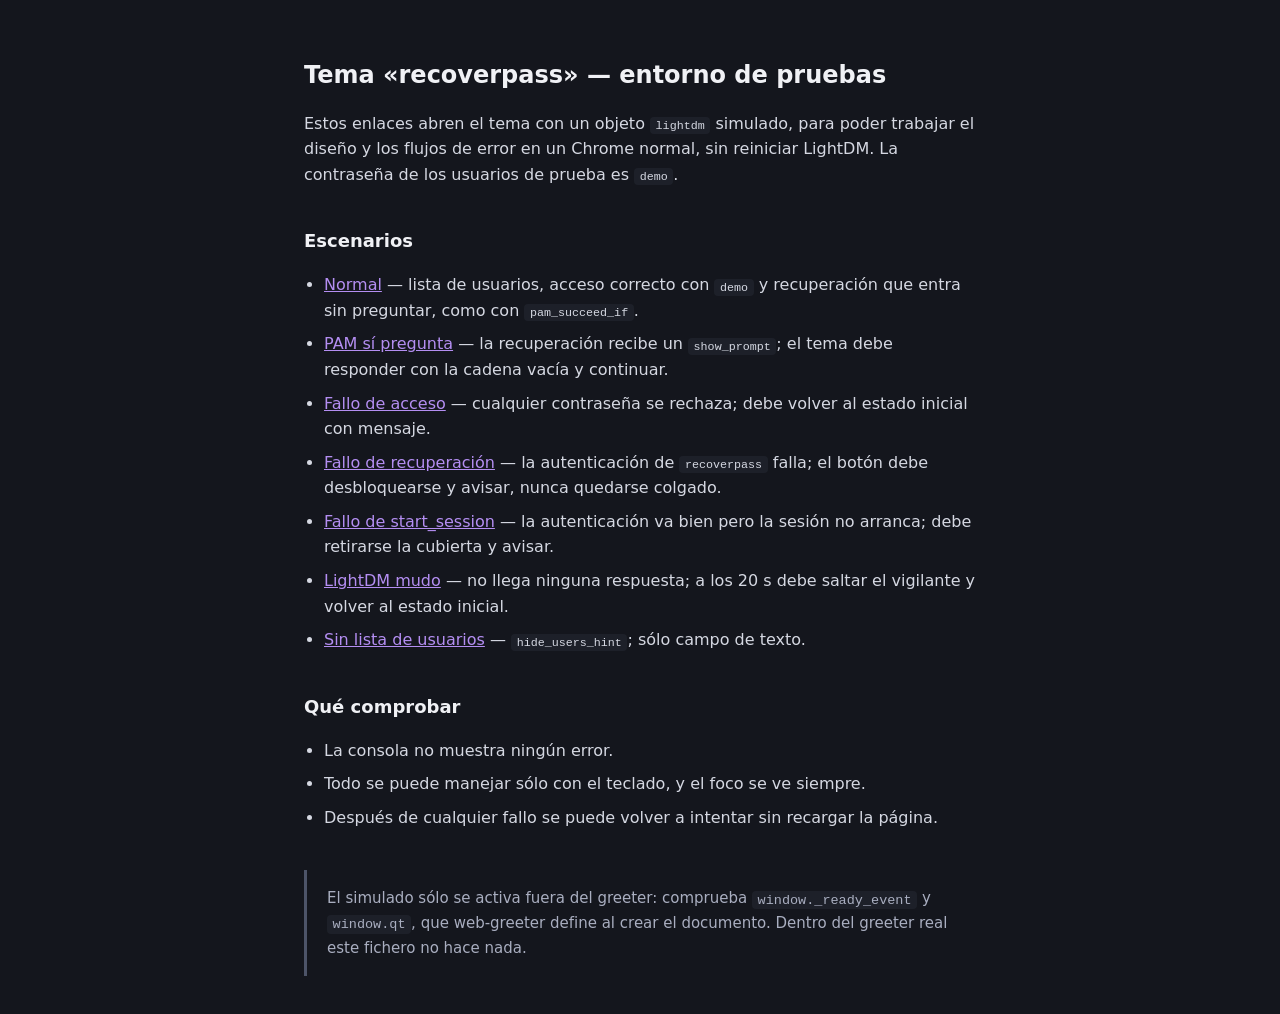
==== recoverpass-greeter/theme/mock/index.html @ 2b49bb9f "first commit" ====
<!DOCTYPE html>
<html lang="es">
  <head>
    <meta charset="UTF-8" />
    <meta name="viewport" content="width=device-width, initial-scale=1" />
    <title>Tema recoverpass — entorno de pruebas</title>
    <style>
      body {
        margin: 0;
        padding: 2.5rem 1.5rem;
        background: #14161d;
        color: #f0f1f5;
        font-family: "Open Sans", "DejaVu Sans", sans-serif;
        line-height: 1.6;
      }
      main {
        max-width: 42rem;
        margin: 0 auto;
      }
      h1 {
        font-size: 1.5rem;
        font-weight: 600;
      }
      h2 {
        margin-top: 2.5rem;
        font-size: 1.125rem;
        font-weight: 600;
      }
      p,
      li {
        color: #d5d8e2;
      }
      code {
        padding: 0.1rem 0.35rem;
        background: #1d2029;
        border-radius: 4px;
        font-size: 0.9em;
      }
      ul {
        padding-left: 1.25rem;
      }
      li {
        margin-bottom: 0.5rem;
      }
      a {
        color: #b48ef2;
      }
      a:focus-visible {
        outline: 2px solid #b48ef2;
        outline-offset: 2px;
      }
      .nota {
        margin-top: 2.5rem;
        padding: 1rem 1.25rem;
        border-left: 3px solid #4d5468;
        color: #a9aec0;
        font-size: 0.9375rem;
      }
    </style>
  </head>
  <body>
    <main>
      <h1>Tema «recoverpass» — entorno de pruebas</h1>

      <p>
        Estos enlaces abren el tema con un objeto <code>lightdm</code> simulado,
        para poder trabajar el diseño y los flujos de error en un Chrome normal,
        sin reiniciar LightDM. La contraseña de los usuarios de prueba es
        <code>demo</code>.
      </p>

      <h2>Escenarios</h2>
      <ul>
        <li>
          <a href="../index.html">Normal</a> — lista de usuarios, acceso
          correcto con <code>demo</code> y recuperación que entra sin preguntar,
          como con <code>pam_succeed_if</code>.
        </li>
        <li>
          <a href="../index.html?prompt=1">PAM sí pregunta</a> — la recuperación
          recibe un <code>show_prompt</code>; el tema debe responder con la
          cadena vacía y continuar.
        </li>
        <li>
          <a href="../index.html?fallo=acceso">Fallo de acceso</a> — cualquier
          contraseña se rechaza; debe volver al estado inicial con mensaje.
        </li>
        <li>
          <a href="../index.html?fallo=recuperacion">Fallo de recuperación</a> —
          la autenticación de <code>recoverpass</code> falla; el botón debe
          desbloquearse y avisar, nunca quedarse colgado.
        </li>
        <li>
          <a href="../index.html?fallo=sesion">Fallo de start_session</a> — la
          autenticación va bien pero la sesión no arranca; debe retirarse la
          cubierta y avisar.
        </li>
        <li>
          <a href="../index.html?silencio=1">LightDM mudo</a> — no llega
          ninguna respuesta; a los 20 s debe saltar el vigilante y volver al
          estado inicial.
        </li>
        <li>
          <a href="../index.html?usuarios=0">Sin lista de usuarios</a> —
          <code>hide_users_hint</code>; sólo campo de texto.
        </li>
      </ul>

      <h2>Qué comprobar</h2>
      <ul>
        <li>La consola no muestra ningún error.</li>
        <li>
          Todo se puede manejar sólo con el teclado, y el foco se ve siempre.
        </li>
        <li>
          Después de cualquier fallo se puede volver a intentar sin recargar la
          página.
        </li>
      </ul>

      <div class="nota">
        El simulado sólo se activa fuera del greeter: comprueba
        <code>window._ready_event</code> y <code>window.qt</code>, que
        web-greeter define al crear el documento. Dentro del greeter real este
        fichero no hace nada.
      </div>
    </main>
  </body>
</html>
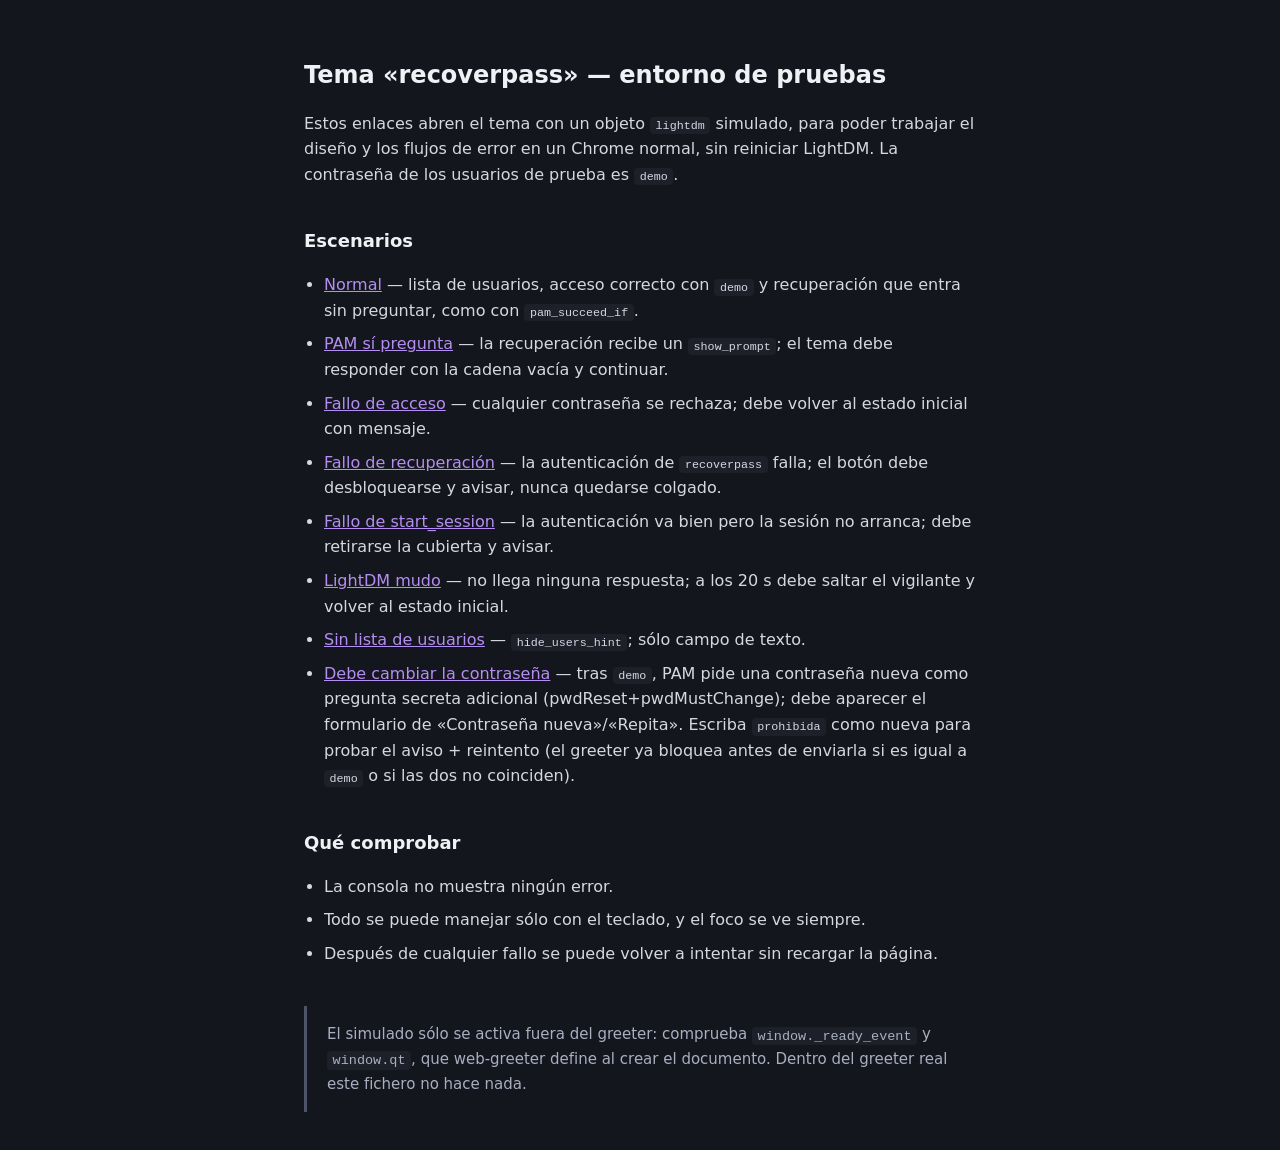
==== commit 95064113: "Added recover pass" ====
--- a/recoverpass-greeter/theme/mock/index.html
+++ b/recoverpass-greeter/theme/mock/index.html
@@ -104,6 +104,15 @@
           <a href="../index.html?usuarios=0">Sin lista de usuarios</a> —
           <code>hide_users_hint</code>; sólo campo de texto.
         </li>
+        <li>
+          <a href="../index.html?debecambiar=1">Debe cambiar la contraseña</a>
+          — tras <code>demo</code>, PAM pide una contraseña nueva como
+          pregunta secreta adicional (pwdReset+pwdMustChange); debe aparecer
+          el formulario de «Contraseña nueva»/«Repita». Escriba
+          <code>prohibida</code> como nueva para probar el aviso + reintento
+          (el greeter ya bloquea antes de enviarla si es igual a
+          <code>demo</code> o si las dos no coinciden).
+        </li>
       </ul>
 
       <h2>Qué comprobar</h2>
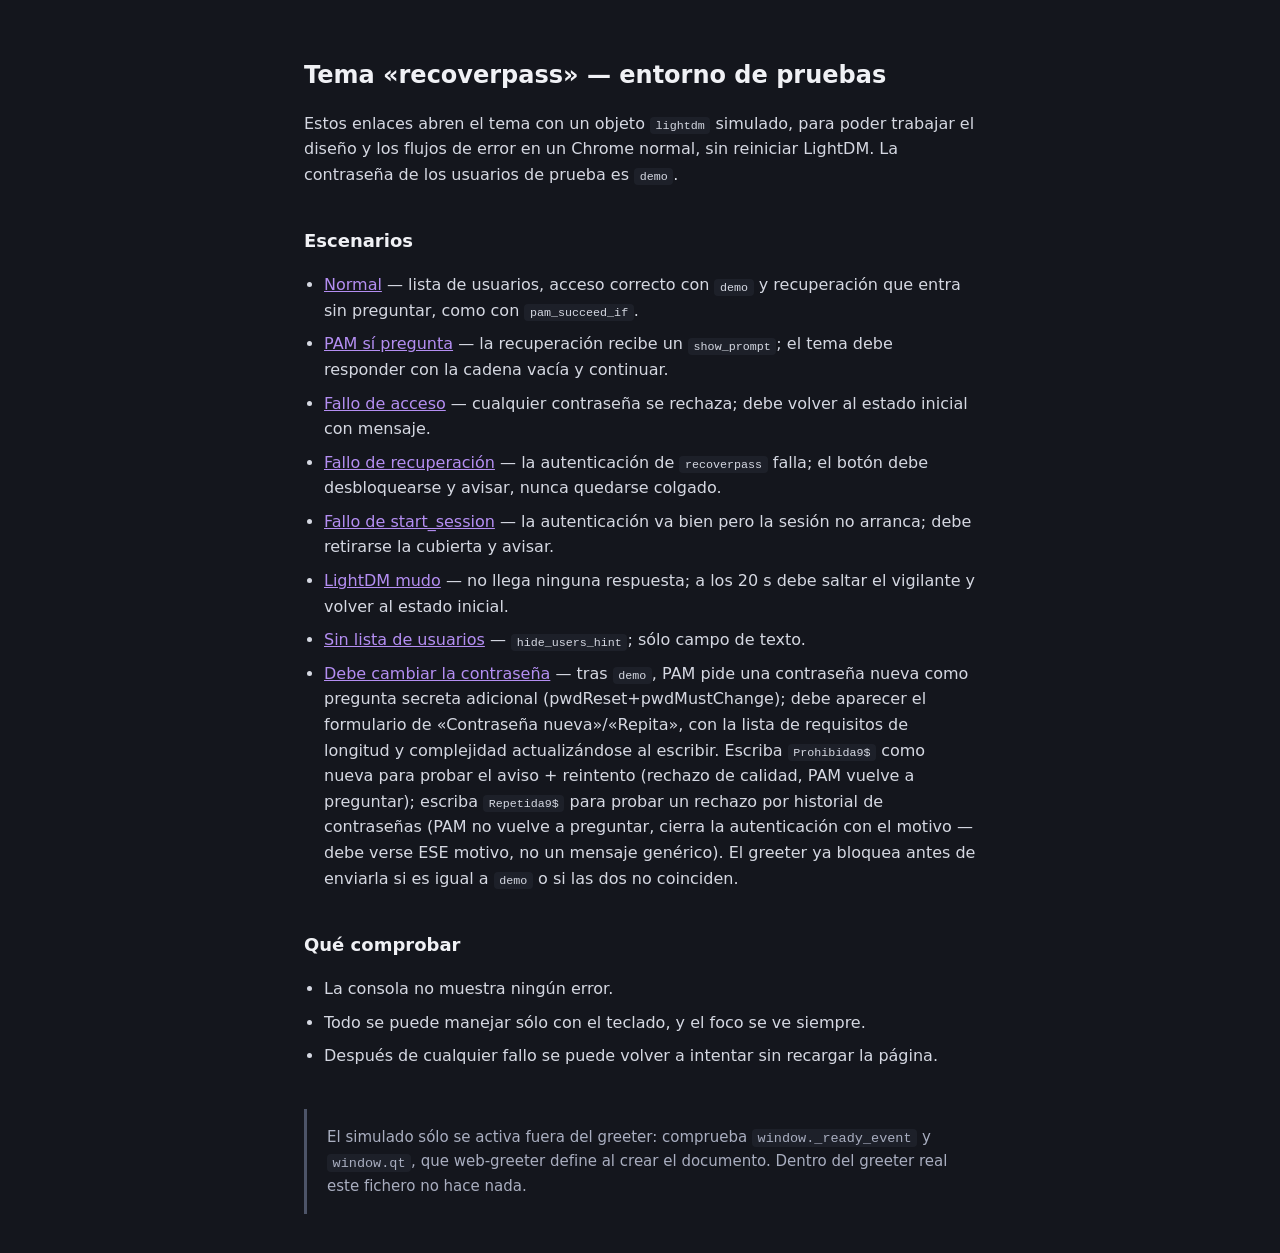
==== commit f28c42ff: "Improvements" ====
--- a/recoverpass-greeter/theme/mock/index.html
+++ b/recoverpass-greeter/theme/mock/index.html
@@ -108,10 +108,15 @@
           <a href="../index.html?debecambiar=1">Debe cambiar la contraseña</a>
           — tras <code>demo</code>, PAM pide una contraseña nueva como
           pregunta secreta adicional (pwdReset+pwdMustChange); debe aparecer
-          el formulario de «Contraseña nueva»/«Repita». Escriba
-          <code>prohibida</code> como nueva para probar el aviso + reintento
-          (el greeter ya bloquea antes de enviarla si es igual a
-          <code>demo</code> o si las dos no coinciden).
+          el formulario de «Contraseña nueva»/«Repita», con la lista de
+          requisitos de longitud y complejidad actualizándose al escribir.
+          Escriba <code>Prohibida9$</code> como nueva para probar el aviso +
+          reintento (rechazo de calidad, PAM vuelve a preguntar); escriba
+          <code>Repetida9$</code> para probar un rechazo por historial de
+          contraseñas (PAM no vuelve a preguntar, cierra la autenticación
+          con el motivo — debe verse ESE motivo, no un mensaje genérico). El
+          greeter ya bloquea antes de enviarla si es igual a <code>demo</code>
+          o si las dos no coinciden.
         </li>
       </ul>
 
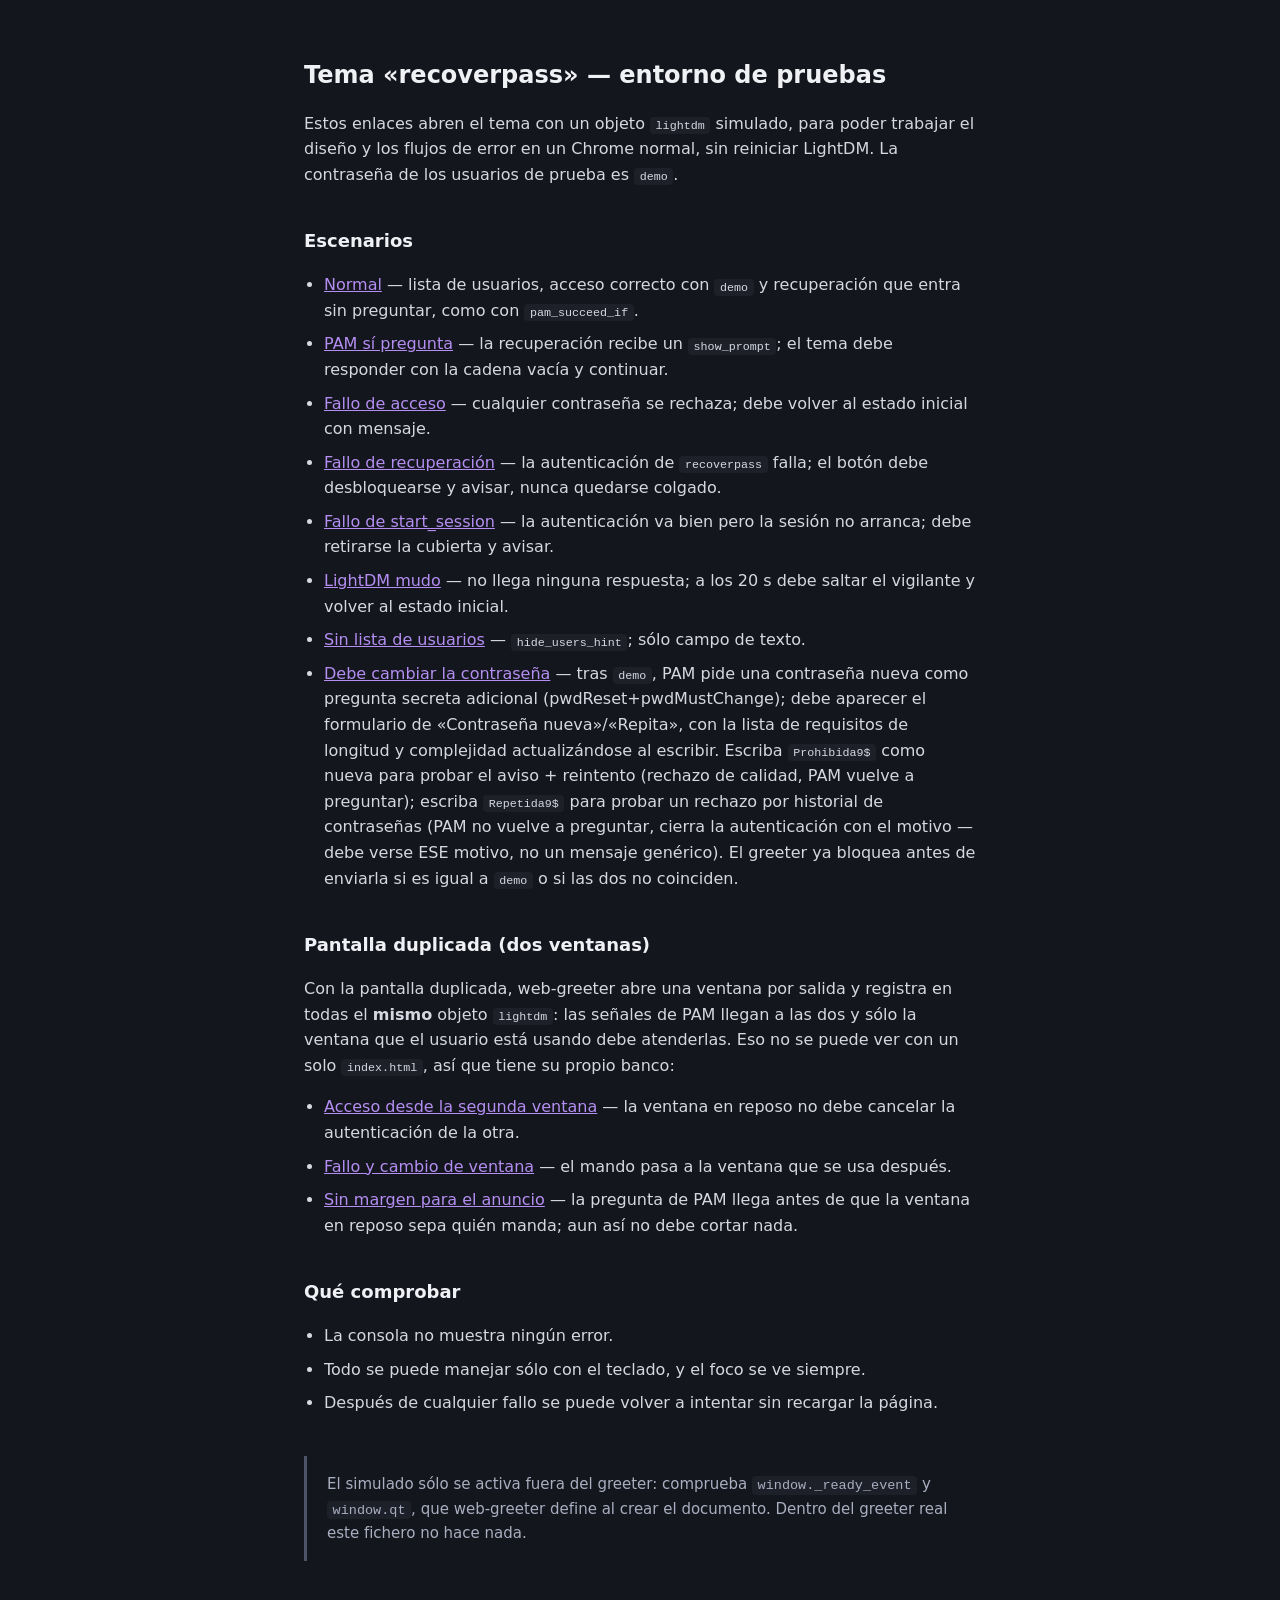
==== commit 4a054b48: "Pantalla duplicada: acceso funcionando, y versión 0.0.5 Con los dos monitores mostrando la misma ima" ====
--- a/recoverpass-greeter/theme/mock/index.html
+++ b/recoverpass-greeter/theme/mock/index.html
@@ -120,6 +120,32 @@
         </li>
       </ul>
 
+      <h2>Pantalla duplicada (dos ventanas)</h2>
+
+      <p>
+        Con la pantalla duplicada, web-greeter abre una ventana por salida y
+        registra en todas el <strong>mismo</strong> objeto <code>lightdm</code>:
+        las señales de PAM llegan a las dos y sólo la ventana que el usuario
+        está usando debe atenderlas. Eso no se puede ver con un solo
+        <code>index.html</code>, así que tiene su propio banco:
+      </p>
+
+      <ul>
+        <li>
+          <a href="dos-pantallas.html?caso=1">Acceso desde la segunda ventana</a>
+          — la ventana en reposo no debe cancelar la autenticación de la otra.
+        </li>
+        <li>
+          <a href="dos-pantallas.html?caso=2">Fallo y cambio de ventana</a> — el
+          mando pasa a la ventana que se usa después.
+        </li>
+        <li>
+          <a href="dos-pantallas.html?caso=3">Sin margen para el anuncio</a> —
+          la pregunta de PAM llega antes de que la ventana en reposo sepa quién
+          manda; aun así no debe cortar nada.
+        </li>
+      </ul>
+
       <h2>Qué comprobar</h2>
       <ul>
         <li>La consola no muestra ningún error.</li>
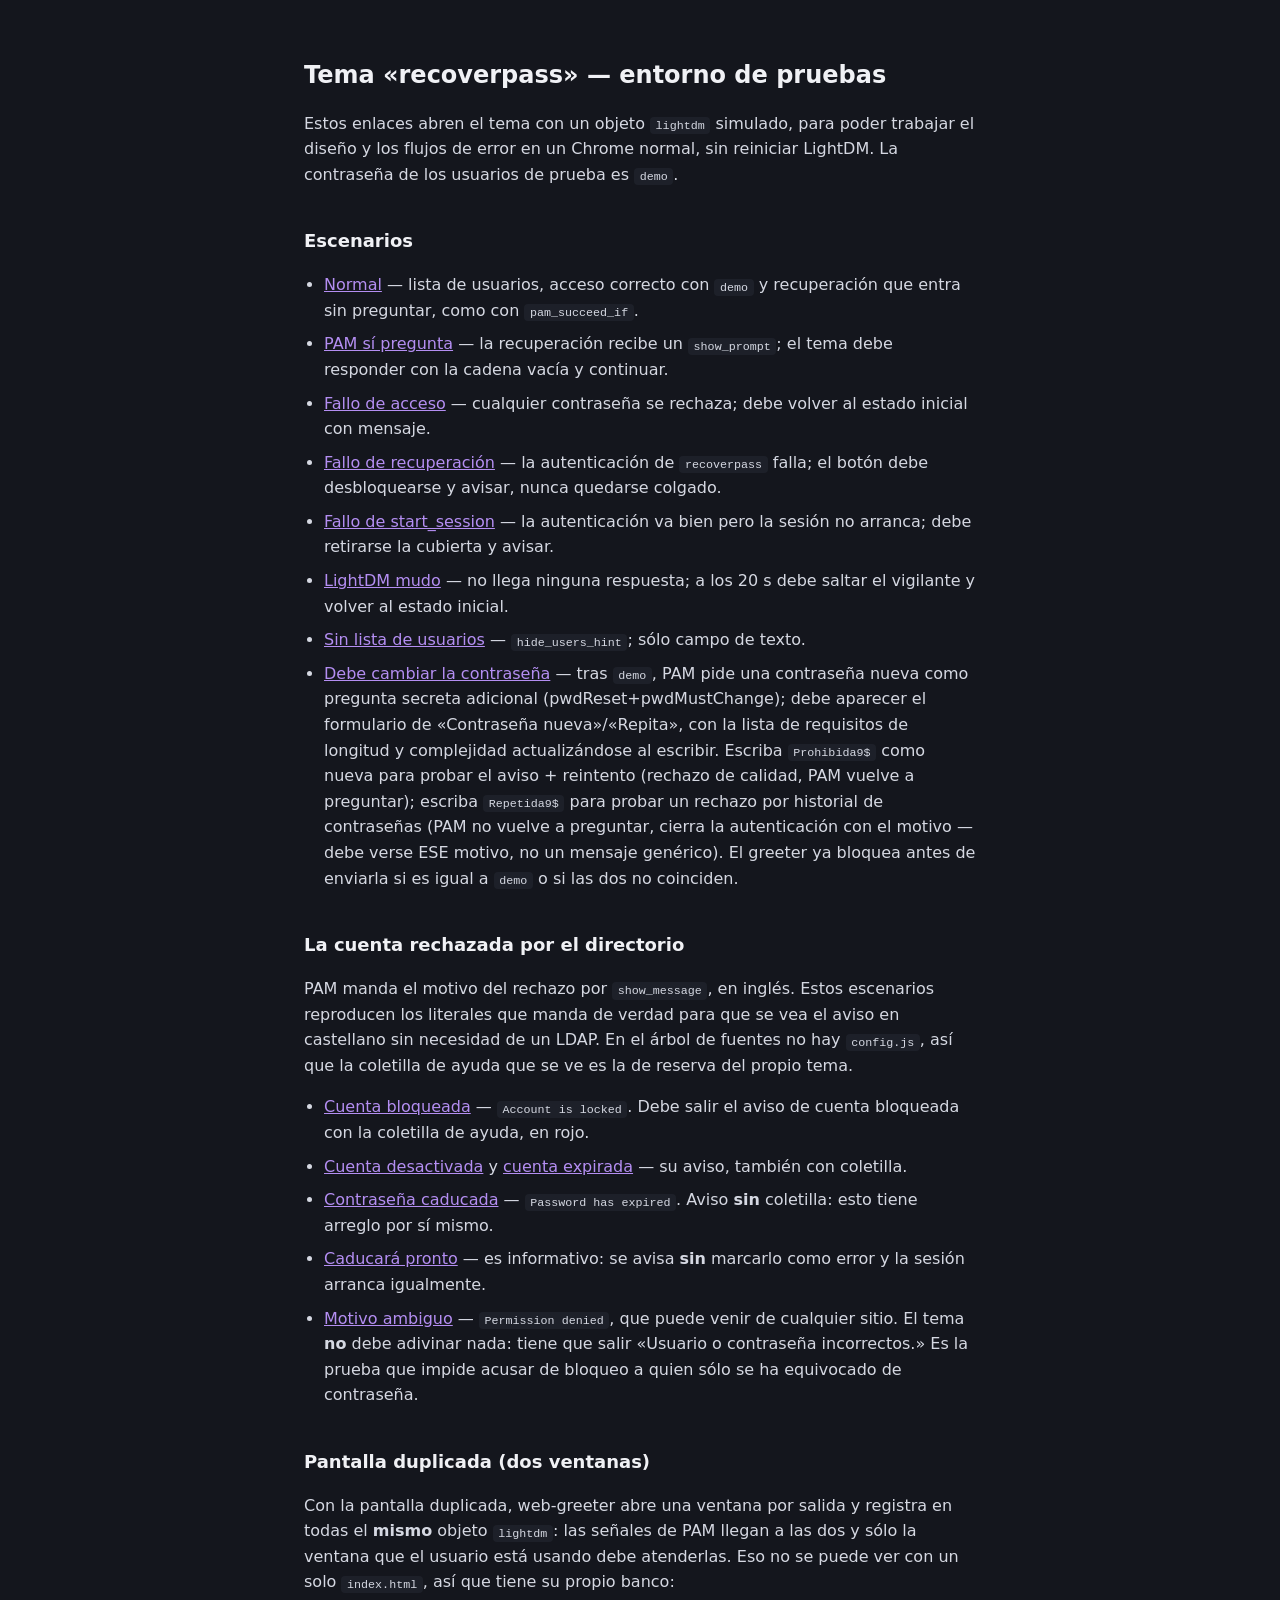
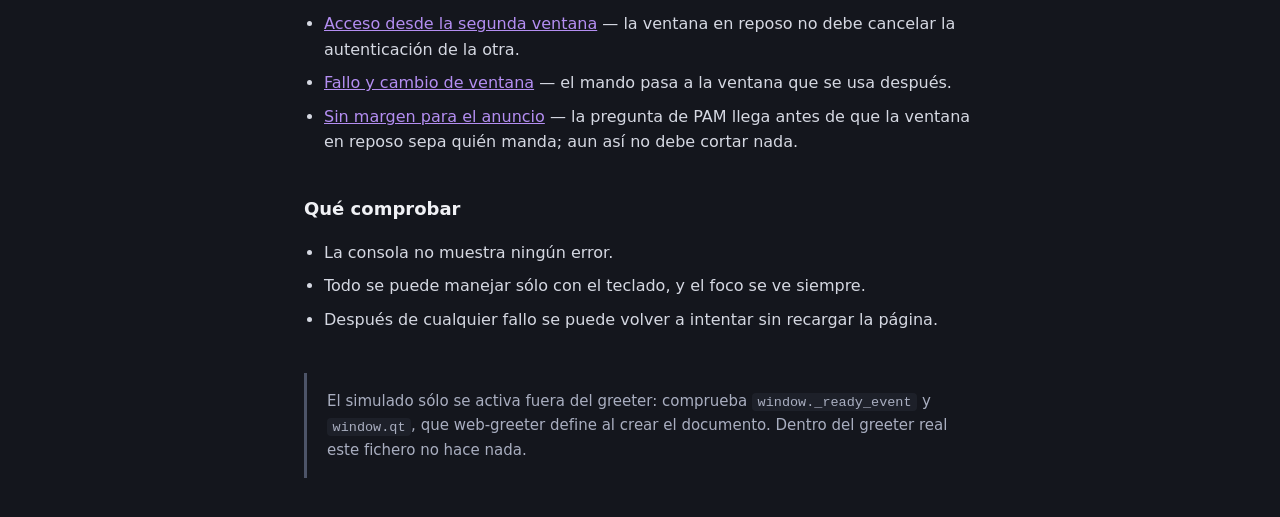
==== commit 8b5af674: "Changes" ====
--- a/recoverpass-greeter/theme/mock/index.html
+++ b/recoverpass-greeter/theme/mock/index.html
@@ -120,6 +120,46 @@
         </li>
       </ul>
 
+      <h2>La cuenta rechazada por el directorio</h2>
+
+      <p>
+        PAM manda el motivo del rechazo por <code>show_message</code>, en
+        inglés. Estos escenarios reproducen los literales que manda de verdad
+        para que se vea el aviso en castellano sin necesidad de un LDAP. En el
+        árbol de fuentes no hay <code>config.js</code>, así que la coletilla de
+        ayuda que se ve es la de reserva del propio tema.
+      </p>
+
+      <ul>
+        <li>
+          <a href="../index.html?rechazo=bloqueada">Cuenta bloqueada</a> —
+          <code>Account is locked</code>. Debe salir el aviso de cuenta
+          bloqueada con la coletilla de ayuda, en rojo.
+        </li>
+        <li>
+          <a href="../index.html?rechazo=desactivada">Cuenta desactivada</a> y
+          <a href="../index.html?rechazo=expirada">cuenta expirada</a> — su
+          aviso, también con coletilla.
+        </li>
+        <li>
+          <a href="../index.html?rechazo=caducada">Contraseña caducada</a> —
+          <code>Password has expired</code>. Aviso <strong>sin</strong>
+          coletilla: esto tiene arreglo por sí mismo.
+        </li>
+        <li>
+          <a href="../index.html?rechazo=avisocaducidad">Caducará pronto</a> —
+          es informativo: se avisa <strong>sin</strong> marcarlo como error y la
+          sesión arranca igualmente.
+        </li>
+        <li>
+          <a href="../index.html?rechazo=desconocido">Motivo ambiguo</a> —
+          <code>Permission denied</code>, que puede venir de cualquier sitio.
+          El tema <strong>no</strong> debe adivinar nada: tiene que salir
+          «Usuario o contraseña incorrectos.» Es la prueba que impide acusar de
+          bloqueo a quien sólo se ha equivocado de contraseña.
+        </li>
+      </ul>
+
       <h2>Pantalla duplicada (dos ventanas)</h2>
 
       <p>
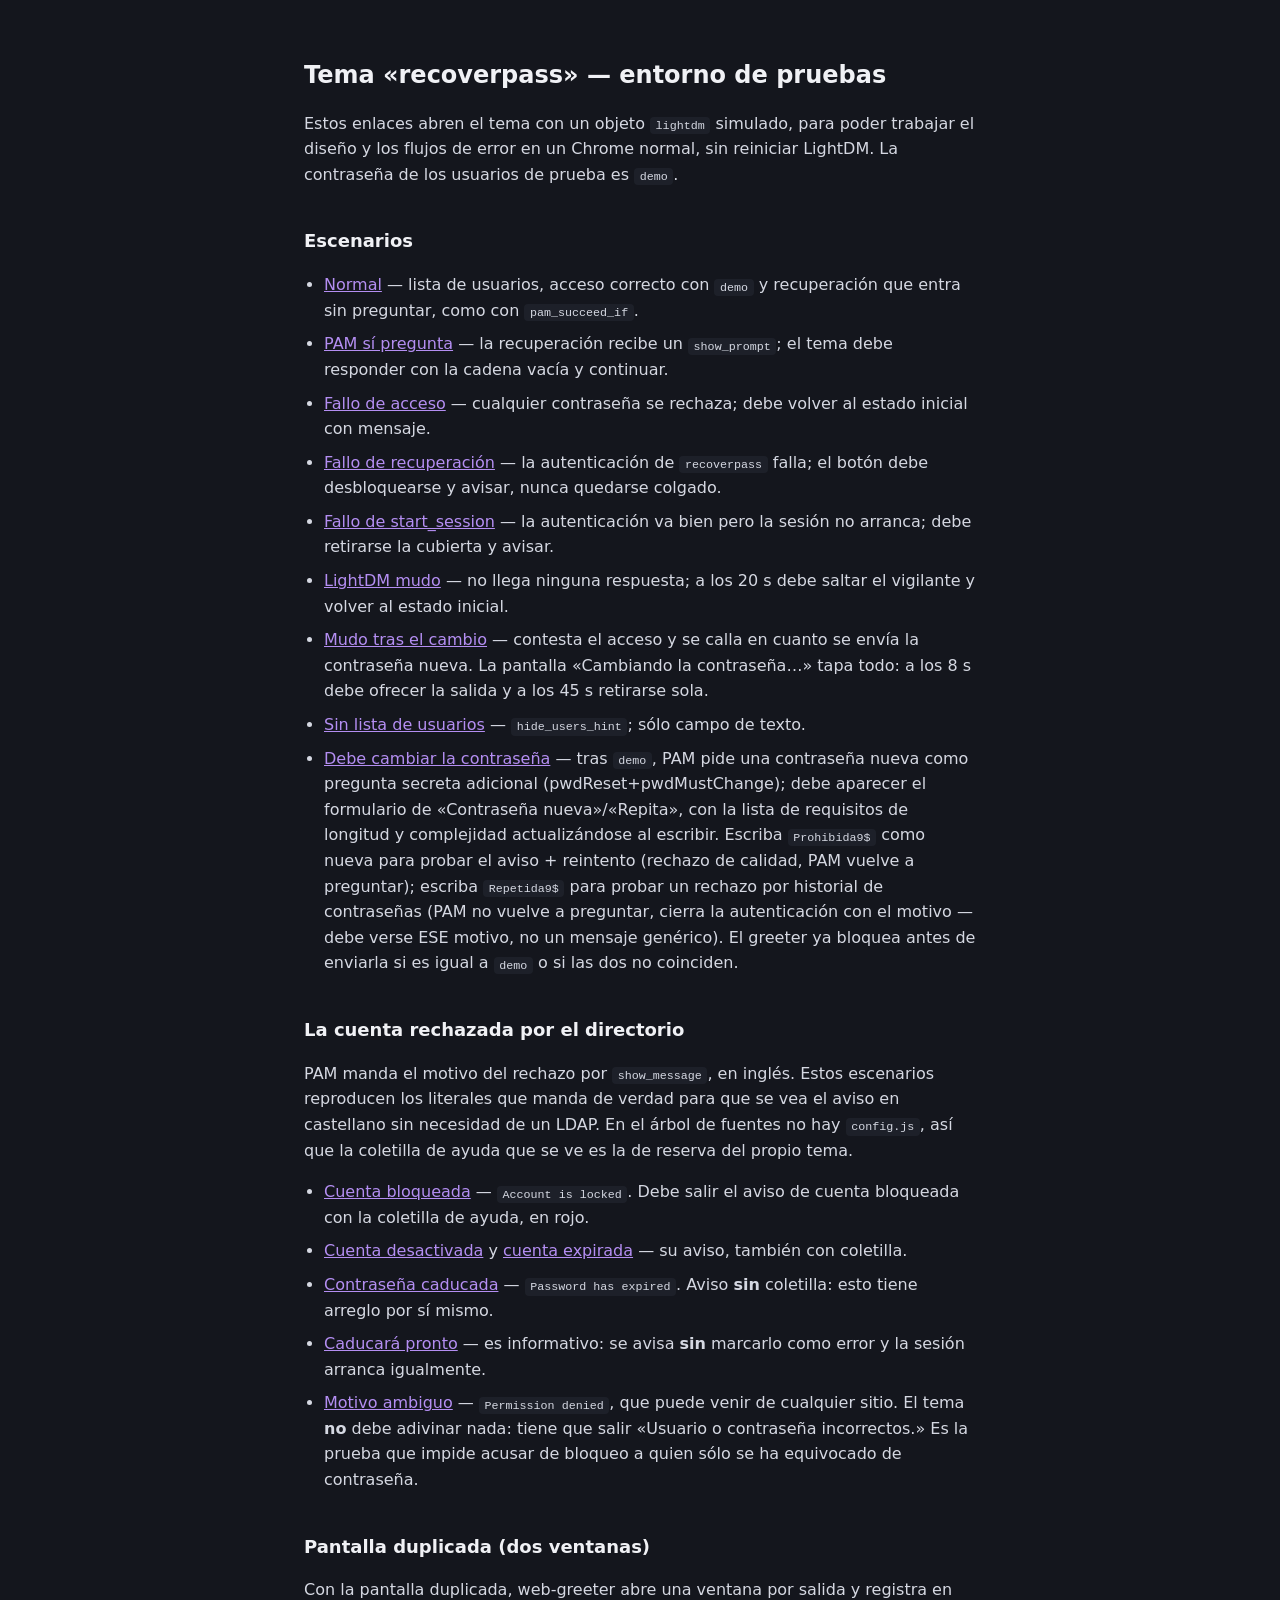
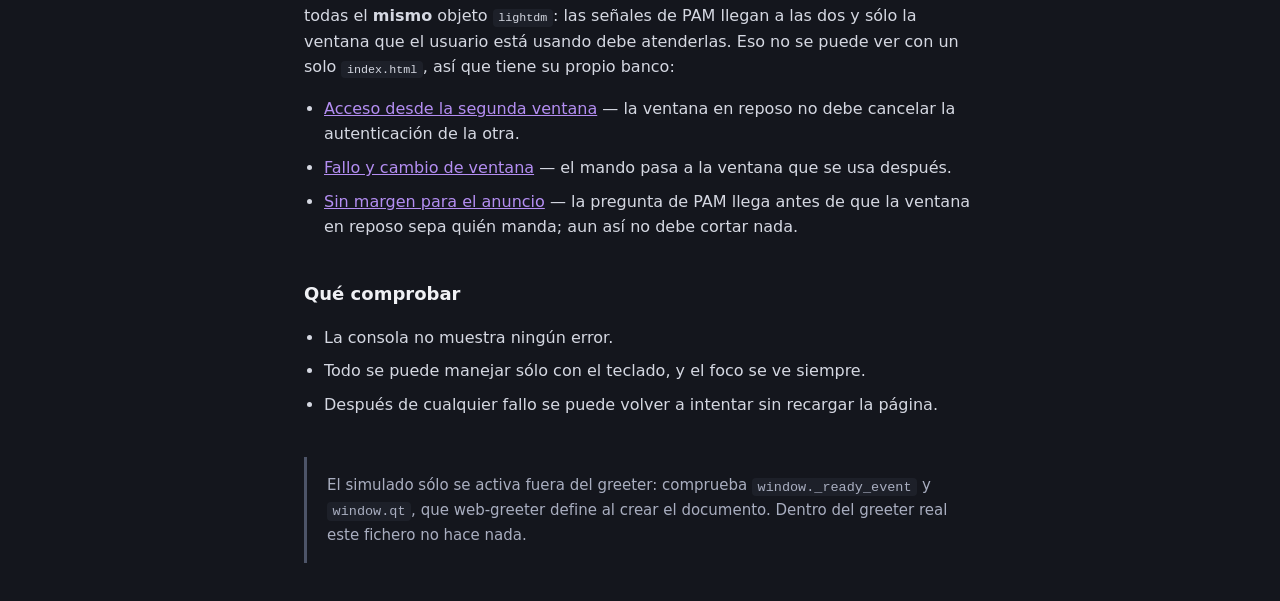
==== commit f9927788: "La pantalla «Cambiando la contraseña…» no puede quedarse puesta Un usuario pulsó el botón del formul" ====
--- a/recoverpass-greeter/theme/mock/index.html
+++ b/recoverpass-greeter/theme/mock/index.html
@@ -101,6 +101,12 @@
           estado inicial.
         </li>
         <li>
+          <a href="../index.html?debecambiar=1&amp;silencio=cambio">Mudo tras el
+          cambio</a> — contesta el acceso y se calla en cuanto se envía la
+          contraseña nueva. La pantalla «Cambiando la contraseña…» tapa todo:
+          a los 8 s debe ofrecer la salida y a los 45 s retirarse sola.
+        </li>
+        <li>
           <a href="../index.html?usuarios=0">Sin lista de usuarios</a> —
           <code>hide_users_hint</code>; sólo campo de texto.
         </li>
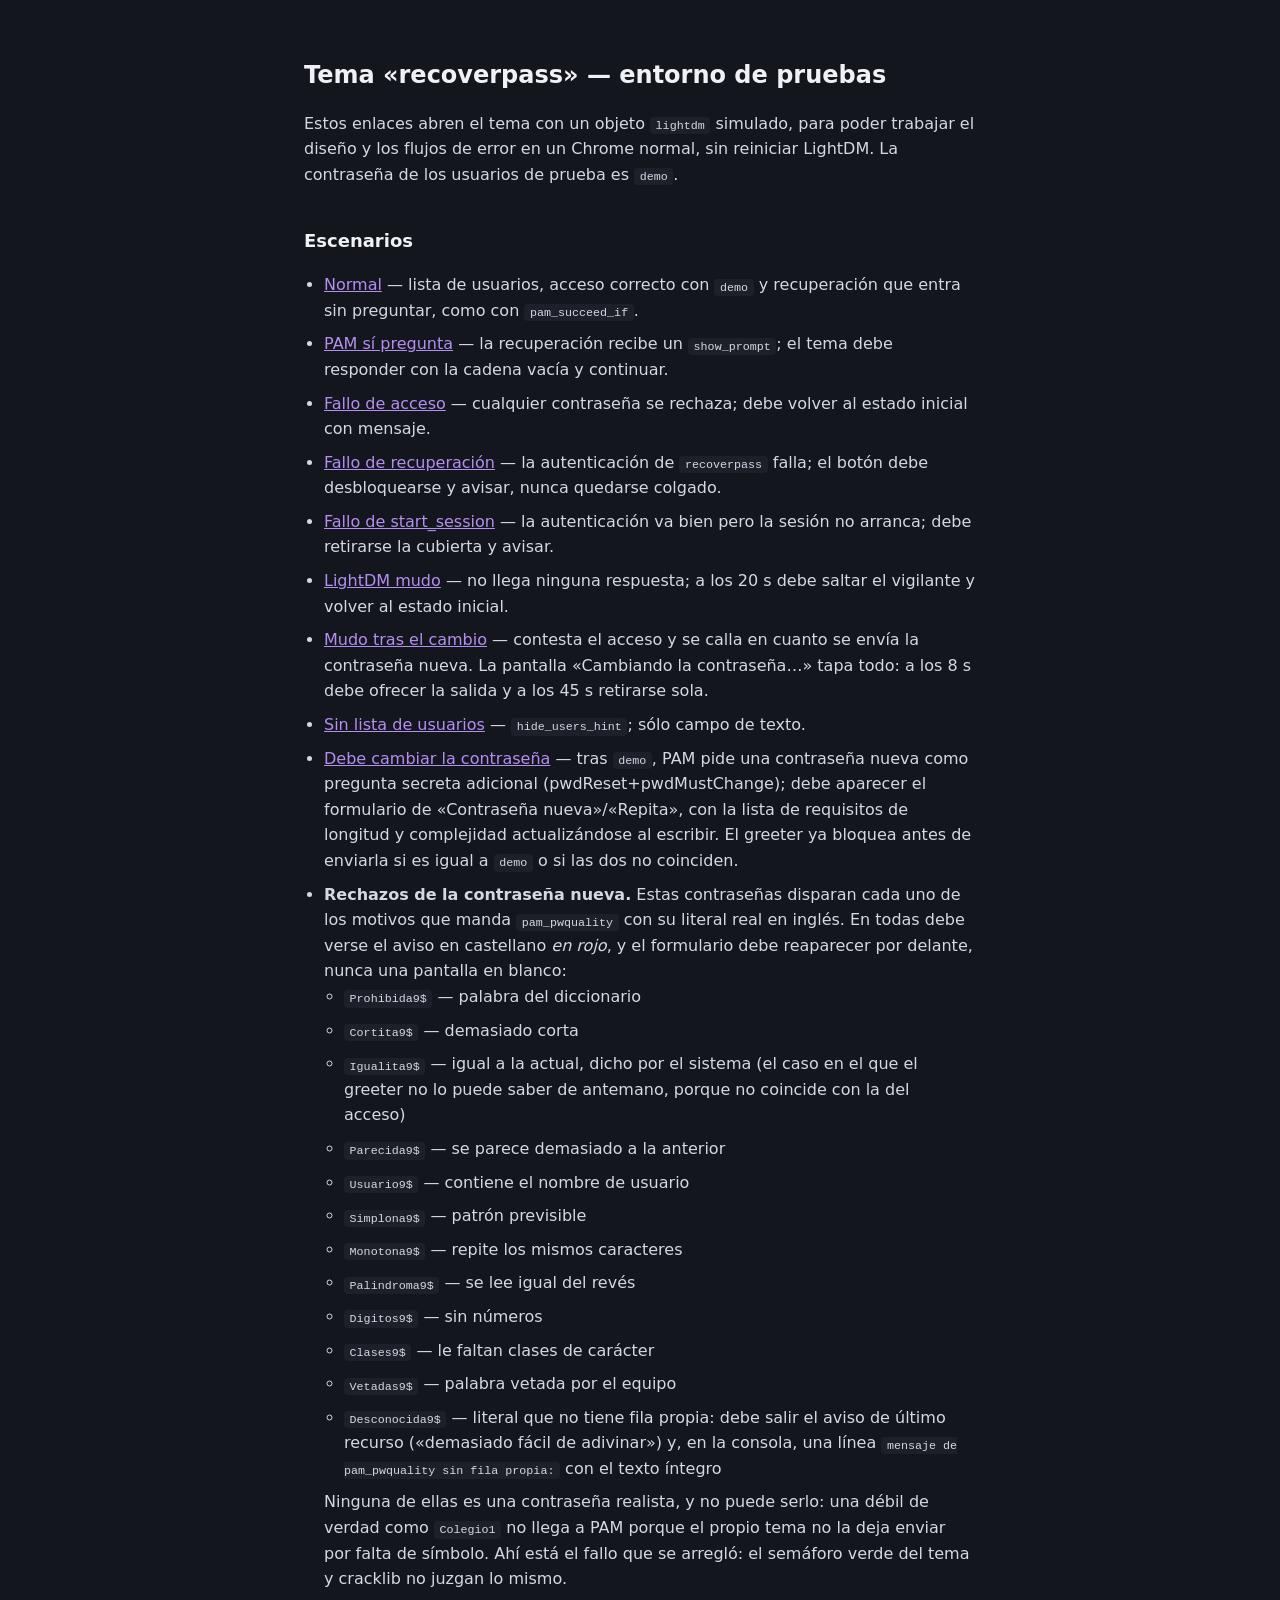
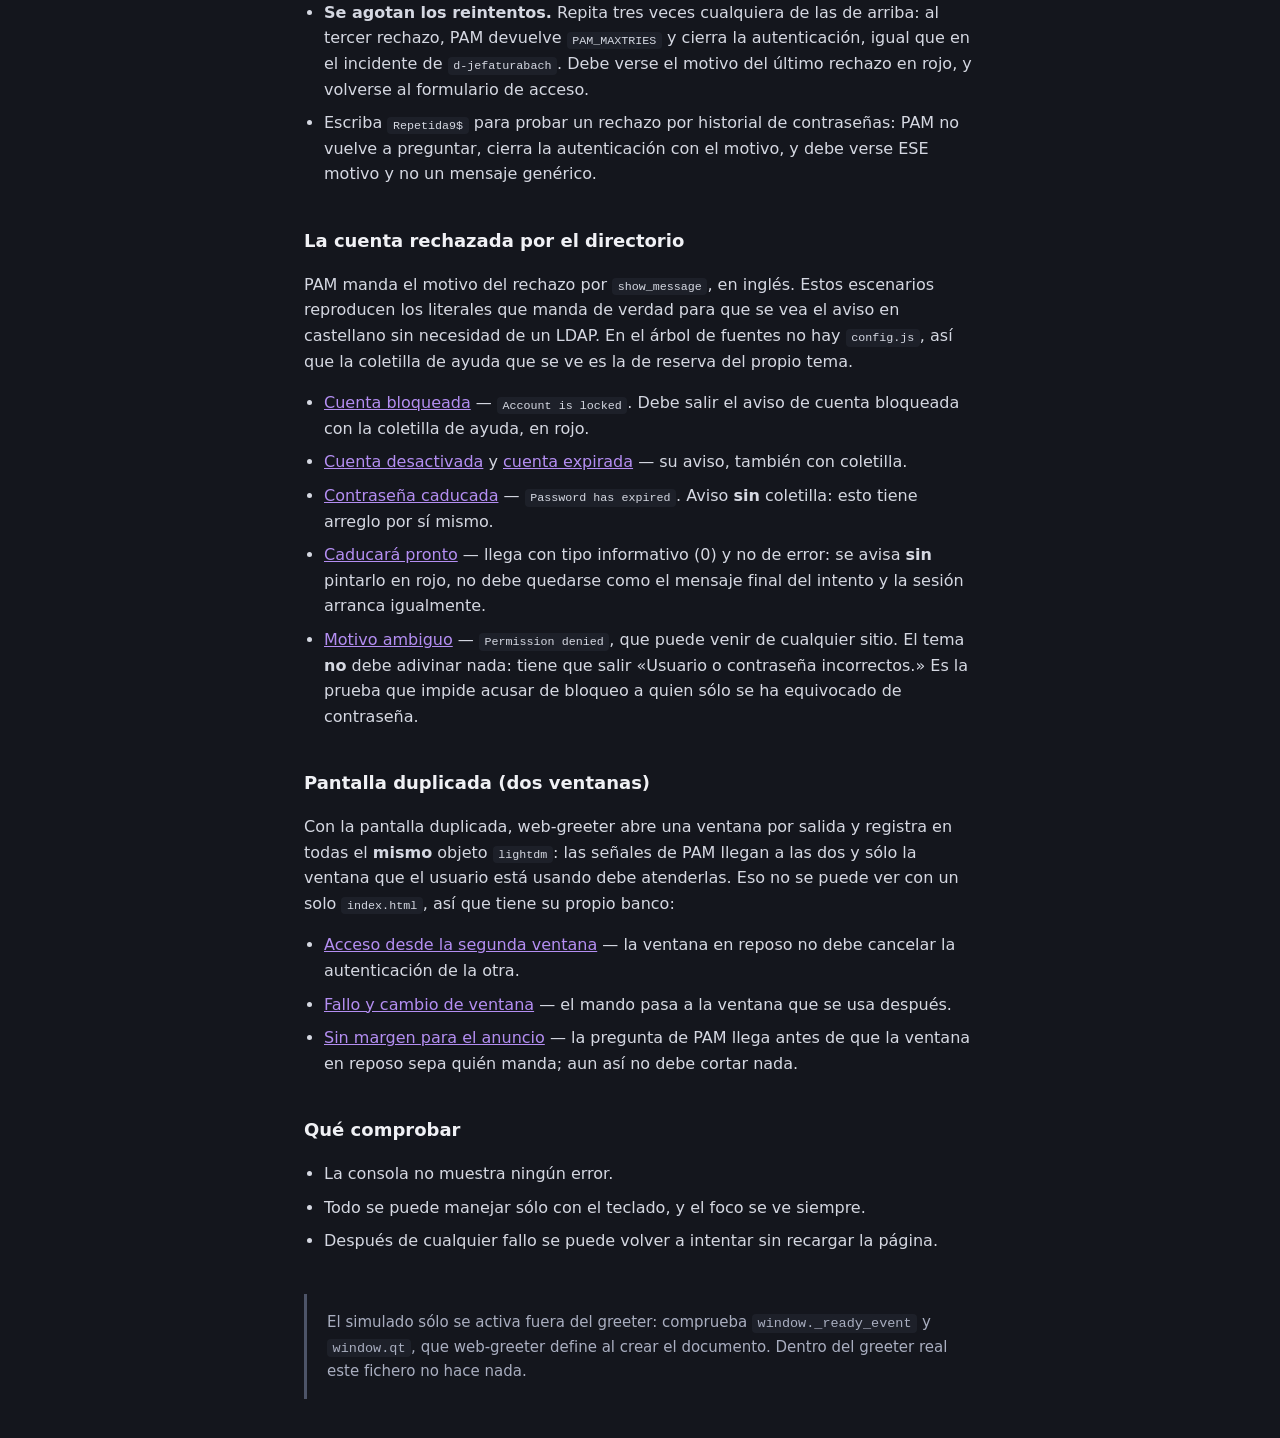
==== commit d9710515: "La calidad de la contraseña la decide el directorio, y versión 0.0.9 En un equipo del parque, una pr" ====
--- a/recoverpass-greeter/theme/mock/index.html
+++ b/recoverpass-greeter/theme/mock/index.html
@@ -116,13 +116,52 @@
           pregunta secreta adicional (pwdReset+pwdMustChange); debe aparecer
           el formulario de «Contraseña nueva»/«Repita», con la lista de
           requisitos de longitud y complejidad actualizándose al escribir.
-          Escriba <code>Prohibida9$</code> como nueva para probar el aviso +
-          reintento (rechazo de calidad, PAM vuelve a preguntar); escriba
-          <code>Repetida9$</code> para probar un rechazo por historial de
-          contraseñas (PAM no vuelve a preguntar, cierra la autenticación
-          con el motivo — debe verse ESE motivo, no un mensaje genérico). El
-          greeter ya bloquea antes de enviarla si es igual a <code>demo</code>
-          o si las dos no coinciden.
+          El greeter ya bloquea antes de enviarla si es igual a
+          <code>demo</code> o si las dos no coinciden.
+        </li>
+        <li>
+          <strong>Rechazos de la contraseña nueva.</strong> Estas contraseñas
+          disparan cada uno de los motivos que manda <code>pam_pwquality</code>
+          con su literal real en inglés. En todas debe verse el aviso en
+          castellano <em>en rojo</em>, y el formulario debe reaparecer por
+          delante, nunca una pantalla en blanco:
+          <ul>
+            <li><code>Prohibida9$</code> — palabra del diccionario</li>
+            <li><code>Cortita9$</code> — demasiado corta</li>
+            <li><code>Igualita9$</code> — igual a la actual, dicho por el
+              sistema (el caso en el que el greeter no lo puede saber de
+              antemano, porque no coincide con la del acceso)</li>
+            <li><code>Parecida9$</code> — se parece demasiado a la anterior</li>
+            <li><code>Usuario9$</code> — contiene el nombre de usuario</li>
+            <li><code>Simplona9$</code> — patrón previsible</li>
+            <li><code>Monotona9$</code> — repite los mismos caracteres</li>
+            <li><code>Palindroma9$</code> — se lee igual del revés</li>
+            <li><code>Digitos9$</code> — sin números</li>
+            <li><code>Clases9$</code> — le faltan clases de carácter</li>
+            <li><code>Vetadas9$</code> — palabra vetada por el equipo</li>
+            <li><code>Desconocida9$</code> — literal que no tiene fila propia:
+              debe salir el aviso de último recurso («demasiado fácil de
+              adivinar») y, en la consola, una línea
+              <code>mensaje de pam_pwquality sin fila propia:</code> con el
+              texto íntegro</li>
+          </ul>
+          Ninguna de ellas es una contraseña realista, y no puede serlo: una
+          débil de verdad como <code>Colegio1</code> no llega a PAM porque el
+          propio tema no la deja enviar por falta de símbolo. Ahí está el fallo
+          que se arregló: el semáforo verde del tema y cracklib no juzgan lo
+          mismo.
+        </li>
+        <li>
+          <strong>Se agotan los reintentos.</strong> Repita tres veces
+          cualquiera de las de arriba: al tercer rechazo, PAM devuelve
+          <code>PAM_MAXTRIES</code> y cierra la autenticación, igual que en el
+          incidente de <code>d-jefaturabach</code>. Debe verse el motivo del
+          último rechazo en rojo, y volverse al formulario de acceso.
+        </li>
+        <li>
+          Escriba <code>Repetida9$</code> para probar un rechazo por historial
+          de contraseñas: PAM no vuelve a preguntar, cierra la autenticación
+          con el motivo, y debe verse ESE motivo y no un mensaje genérico.
         </li>
       </ul>
 
@@ -154,8 +193,9 @@
         </li>
         <li>
           <a href="../index.html?rechazo=avisocaducidad">Caducará pronto</a> —
-          es informativo: se avisa <strong>sin</strong> marcarlo como error y la
-          sesión arranca igualmente.
+          llega con tipo informativo (0) y no de error: se avisa
+          <strong>sin</strong> pintarlo en rojo, no debe quedarse como el
+          mensaje final del intento y la sesión arranca igualmente.
         </li>
         <li>
           <a href="../index.html?rechazo=desconocido">Motivo ambiguo</a> —
